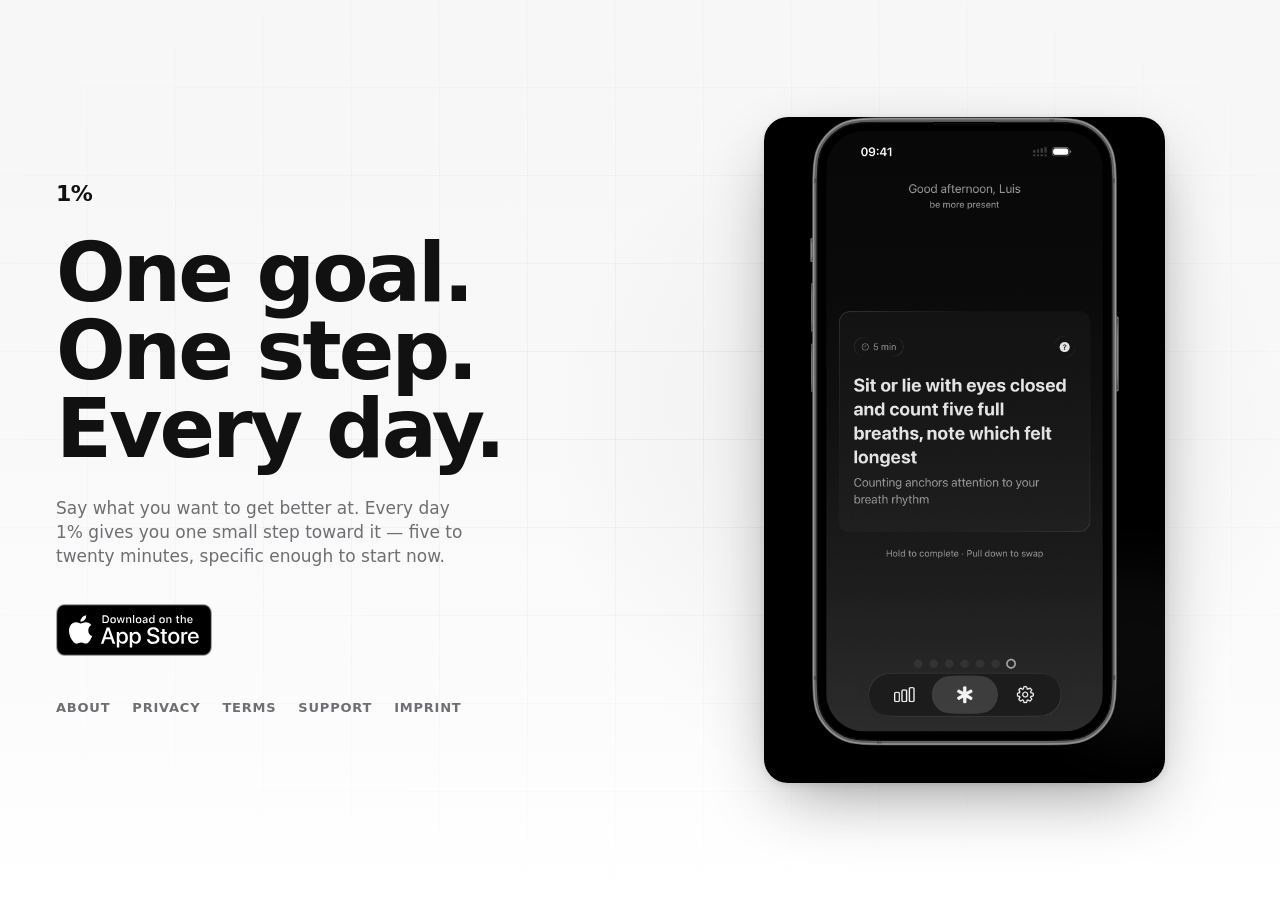
==== index.html @ f24197a6 "Widen the landing, add the grid and particle backdrop, drop the footer notes Three things from the r" ====
<!DOCTYPE html>
<html lang="en">
<head>
<meta charset="utf-8">
<meta name="viewport" content="width=device-width, initial-scale=1">
<title>1% — one goal, one small step a day</title>
<meta name="description" content="1% is an iPhone app that gives you one small step toward your goal each day. Five to twenty minutes. No course, no curriculum, no finish line.">
<link rel="canonical" href="https://onepercentapp.xyz/">
<meta name="robots" content="index, follow">

<meta property="og:type" content="website">
<meta property="og:site_name" content="1%">
<meta property="og:locale" content="en">
<meta property="og:url" content="https://onepercentapp.xyz/">
<meta property="og:title" content="1% — one goal, one small step a day">
<meta property="og:description" content="1% is an iPhone app that gives you one small step towards a goal each day. Five to twenty minutes. No course, no curriculum, no finish line.">
<meta property="og:image" content="https://onepercentapp.xyz/og.png">
<meta property="og:image:width" content="1200">
<meta property="og:image:height" content="630">
<meta property="og:image:alt" content="The 1% cover: the words “A goal. One small step a day.” beside a grid of thirty-five dots, thirty-four filled in and the last one an open outline.">

<meta name="twitter:card" content="summary_large_image">
<meta name="twitter:title" content="1% — one goal, one small step a day">
<meta name="twitter:description" content="1% is an iPhone app that gives you one small step toward your goal each day. Five to twenty minutes. No course, no curriculum, no finish line.">
<meta name="twitter:image" content="https://onepercentapp.xyz/og.png">
<meta name="twitter:image:alt" content="The 1% cover: the words “A goal. One small step a day.” beside a grid of thirty-five dots, thirty-four filled in and the last one an open outline.">

<meta name="theme-color" content="#F5F5F4" media="(prefers-color-scheme: light)">
<meta name="theme-color" content="#0C0C0D" media="(prefers-color-scheme: dark)">

<link rel="icon" type="image/x-icon" href="icon.png">

<link rel="stylesheet" href="styles.css">
</head>
<body>

<a class="skip" href="#main">Skip to content</a>

<!--
  No site header on this page, unlike every other one.

  The header exists so a reader deep inside the privacy policy can get back to
  the start. Here it would be a link to the page it is already on, sitting above
  a wordmark that is the first thing in the composition anyway — so the mark
  moves into the hero and the bar goes away. That is most of what makes this
  page read as a landing rather than as the first article on a site.
-->
<main id="main">

  <!--
    The backdrop: a faint grid and a scatter of particles, both fixed behind the
    page and both decorative, so neither is in the accessibility tree.

    Sixteen spans rather than a generated texture, for the same reason the dot
    grid on /about is spans: each one carries its own position, size, delay and
    duration as custom properties, so the scatter is authored rather than
    tiled — a tiled star field repeats, and at this density the eye finds the
    repeat immediately.
  -->
  <div class="backdrop" aria-hidden="true">
    <div class="backdrop-grid"></div>
    <div class="backdrop-glow"></div>
    <span class="particle" style="--x:8%;--y:18%;--s:2px;--o:.5;--d:0s;--t:9s"></span>
    <span class="particle" style="--x:16%;--y:64%;--s:1px;--o:.4;--d:1.4s;--t:11s"></span>
    <span class="particle" style="--x:23%;--y:33%;--s:3px;--o:.32;--d:3.1s;--t:13s"></span>
    <span class="particle" style="--x:31%;--y:82%;--s:2px;--o:.45;--d:2.2s;--t:10s"></span>
    <span class="particle" style="--x:38%;--y:9%;--s:1px;--o:.55;--d:4.6s;--t:12s"></span>
    <span class="particle" style="--x:44%;--y:47%;--s:2px;--o:.3;--d:0.7s;--t:14s"></span>
    <span class="particle" style="--x:52%;--y:73%;--s:1px;--o:.5;--d:5.3s;--t:9.5s"></span>
    <span class="particle" style="--x:58%;--y:22%;--s:3px;--o:.28;--d:2.8s;--t:12.5s"></span>
    <span class="particle" style="--x:64%;--y:56%;--s:1px;--o:.42;--d:6.1s;--t:10.5s"></span>
    <span class="particle" style="--x:71%;--y:88%;--s:2px;--o:.36;--d:1.1s;--t:13.5s"></span>
    <span class="particle" style="--x:77%;--y:14%;--s:2px;--o:.5;--d:3.7s;--t:11.5s"></span>
    <span class="particle" style="--x:83%;--y:41%;--s:1px;--o:.46;--d:0.3s;--t:9.8s"></span>
    <span class="particle" style="--x:88%;--y:69%;--s:3px;--o:.26;--d:4.2s;--t:14.5s"></span>
    <span class="particle" style="--x:93%;--y:28%;--s:1px;--o:.52;--d:5.8s;--t:10.2s"></span>
    <span class="particle" style="--x:96%;--y:79%;--s:2px;--o:.34;--d:2.5s;--t:12.8s"></span>
    <span class="particle" style="--x:5%;--y:92%;--s:1px;--o:.44;--d:6.6s;--t:11.2s"></span>
  </div>

  <section class="landing wrap">

    <div class="landing-copy">
      <p class="landing-mark" aria-hidden="true">1%</p>

      <!-- Three lines, three words each at most, and they are the whole product:
           what you bring, what you get, how often. Everything that used to sit
           under this — how the steps are written, what happens when you miss a
           day, what it costs — is on /about now. A landing page that answers
           questions nobody has asked yet is a landing page nobody finishes. -->
      <h1 class="landing-display">One goal.<br>One step.<br>Every day.</h1>

      <p class="landing-sub">Say what you want to get better at. Every day 1% gives you one small step toward it — five to twenty minutes, specific enough to start now.</p>

      <!-- Apple's official black badge, served from this origin: hotlinking
           Apple's copy is the one external request this site would make, and it
           is not permitted either. The number is the app's Apple ID; no country
           code, because apps.apple.com sends each visitor to their own
           storefront. 156 x 52 CSS px is the standard size for the 119.664 x 40
           pt master, and the dimensions are on the img so the space is reserved
           before the SVG loads and nothing jumps. -->
      <div class="landing-cta">
        <a href="https://apps.apple.com/app/id6795155258" class="badge-link">
          <img src="app-store-badge.svg" width="156" height="52"
               alt="Download 1% on the App Store">
        </a>
      </div>

      <nav class="landing-nav" aria-label="Site">
        <ul>
          <li><a href="/about">About</a></li>
          <li><a href="/privacy">Privacy</a></li>
          <li><a href="/terms">Terms</a></li>
          <li><a href="/support">Support</a></li>
          <li><a href="/imprint">Imprint</a></li>
        </ul>
      </nav>
    </div>

    <!-- One screenshot, not three. The row of three was a glance at the app;
         one at this size is the app itself, which is what a first screen is for.
         Eager and high priority: it is the only image above the fold and the
         page is otherwise text. -->
    <div class="landing-art">
      <img src="screenshot-1.png" width="1320" height="2868" fetchpriority="high"
           alt="The Today screen: “Good afternoon, Luis” above the goal “be more present”, then one card marked 5 min — sit or lie with eyes closed and count five full breaths, note which felt longest — with the line “Counting anchors attention to your breath rhythm” under it. Below the card: hold to complete, pull down to swap, and a row of seven dots for the week.">
    </div>

  </section>

</main>

</body>
</html>
---- styles.css ----
/* ==========================================================================
   1% — marketing site
   One stylesheet. No preprocessor, no framework, no reset library, no webfont.
   Tokens are taken from the app (tailwind.config.js / src/lib/theme-colors.ts).
   ========================================================================== */

/* --------------------------------------------------------------------------
   1. Tokens
   -------------------------------------------------------------------------- */

:root {
  color-scheme: light dark;

  /* Surfaces + ink — light.
     --canvas is the value the app actually ships (theme-colors.ts), not the
     #F5F5F4 in the design doc's table: the gradient below is mixed from it, and
     a base that disagrees with the app by two levels puts a seam under every
     screenshot. */
  --canvas: #f7f7f7;
  --surface: #FFFFFF;
  --surface-2: #EEEEEC;
  --ink: #111111;

  /* Bottom stop of the canvas ramp. See the gradient block below. */
  --canvas-lift: #ffffff;

  /* App token is #8A8A8E. On --canvas that measures about 3.2:1, which fails
     WCAG AA for body text. Darkened to #6E6E73 (4.7:1 on --canvas, 5.07:1 on
     --surface). Same hue family, same role, readable. */
  --ink-secondary: #6E6E73;

  --ink-faint: #C6C6C8;
  --accent: #d1d1d1;
  --accent-fg: #111111;

  --hairline: rgba(17, 17, 17, 0.12);
  --hairline-strong: rgba(17, 17, 17, 0.20);

  /* Landing backdrop. Far under the hairline weight on purpose: this is
     atmosphere, and anything readable as a line competes with the headline. */
  --grid-line: rgba(17, 17, 17, 0.045);
  --glow: rgba(17, 17, 17, 0.055);

  /* Type scale — sizes are the app's, verbatim */
  --display-size: 32px;
  --display-line: 38px;
  --title-size: 22px;
  --title-line: 28px;
  --body-size: 17px;
  --body-line: 24px;
  --label-size: 13px;
  --label-line: 16px;
  --caption-size: 13px;
  --caption-line: 18px;


  /* Radii — the app's scale verbatim: cards and sheets 24, small tiles 16,
     chips 10, buttons and inputs a full pill. The card value used to be 16,
     which is the app's *tile* radius; at card size that reads as a web panel
     rather than as one of the app's cards, and it is the single tell that gave
     the page away next to a screenshot of the real thing. */
  --r-chip: 10px;
  --r-card: 24px;
  --r-pill: 999px;

  /* Rhythm */
  --gap-page: 24px;
  --gap-section: 56px;

  /* The dot grid's timeline, in the app's numbers (step-grid.tsx).

     Two knobs, as it says over there: --dot-stagger is the pace of the fill and
     --dot-cycle the pace of everything after it. The rest is read off those two,
     so the grid here and the grid on the welcome screen keep the same gait. */
  --dot-stagger: 24ms;
  --dot-appear: 240ms;
  --dot-fill: 1080ms; /* 35 dots x stagger + appear */
  --dot-cycle: 4400ms; /* 1800 hold + 400 ripple, twice */

  --font: -apple-system, BlinkMacSystemFont, "SF Pro Text", "Segoe UI",
    system-ui, sans-serif;
}

@media (prefers-color-scheme: dark) {
  :root {
    --canvas: #080808;
    --canvas-lift: #202020;
    --surface: #1a1a1a;
    --surface-2: #2c2c2c;
    --ink: #F4F4F4;
    --ink-secondary: #9A9A9E; /* 6.98:1 on --canvas, 6.21:1 on --surface */
    --ink-faint: #48484A;
    --accent: #d1d1d1;
    --accent-fg: #111111;

    --hairline: rgba(244, 244, 244, 0.14);
    --hairline-strong: rgba(244, 244, 244, 0.24);

    /* Both go up in the dark: a light line on near-black at the same alpha as a
       dark line on near-white is invisible, and the glow is the only thing
       separating the screenshot from the canvas here. */
    --grid-line: rgba(244, 244, 244, 0.055);
    --glow: rgba(244, 244, 244, 0.075);
  }
}

/* --------------------------------------------------------------------------
   2. Reset — short, hand-written
   -------------------------------------------------------------------------- */

*,
*::before,
*::after {
  box-sizing: border-box;
}

html {
  -webkit-text-size-adjust: 100%;
  text-size-adjust: 100%;
}

body,
h1,
h2,
h3,
h4,
p,
ul,
ol,
li,
dl,
dt,
dd,
figure,
blockquote {
  margin: 0;
  padding: 0;
}

ul,
ol {
  list-style: none;
}

svg {
  display: block;
}

img {
  display: block;
  max-width: 100%;
  height: auto;
}

a {
  color: inherit;
}

button {
  font: inherit;
  color: inherit;
}

/* --------------------------------------------------------------------------
   3. Base
   -------------------------------------------------------------------------- */

/* The app's canvas ramp.

   Every screen in the app is painted on it: flat canvas at the top, lifting
   toward the bottom. It is the app's one material, and the page had none of it.

   Two things are copied rather than approximated. The five stops, because the
   app samples five and not two — on a near-black canvas a straight two-stop ramp
   bands, and twenty-odd levels over a screen height gives each band an edge you
   can see. And the t² curve those stops sit on, which is what holds the top of
   the ramp at the flat canvas, where headings sit, and spends the lightening low
   where it reads as depth instead of as a second colour. The percentages below
   are the app's offsets; the colours are canvasGradientAt() evaluated at each
   one, so this is the same ramp arithmetic, resolved.

   Fixed to the viewport rather than painted down the document, and that is the
   faithful translation rather than a shortcut. In the app the ramp is one screen
   tall and every screen carries an identical copy; stretched over a page that
   scrolls for ten thousand pixels it would flatten into nothing. A fixed layer
   gives every screenful the same top-flat, bottom-lit ramp the app has.

   A pseudo-element rather than `background-attachment: fixed`, which iOS Safari
   has ignored for years — the one platform whose users are the app's users. */
body::before {
  content: "";
  position: fixed;
  inset: 0;
  z-index: -1;
  pointer-events: none;
  background: linear-gradient(
    to bottom,
    var(--canvas) 0%,
    color-mix(in srgb, var(--canvas-lift) 6.25%, var(--canvas)) 25%,
    color-mix(in srgb, var(--canvas-lift) 25%, var(--canvas)) 50%,
    color-mix(in srgb, var(--canvas-lift) 56.25%, var(--canvas)) 75%,
    var(--canvas-lift) 100%
  );
}

body {
  background: var(--canvas);
  color: var(--ink);
  font-family: var(--font);
  font-size: var(--body-size);
  line-height: var(--body-line);
  font-weight: 400;
  -webkit-font-smoothing: antialiased;
  -moz-osx-font-smoothing: grayscale;
  min-height: 100dvh;
  display: flex;
  flex-direction: column;
}

:focus-visible {
  outline: 2px solid var(--ink);
  outline-offset: 3px;
  border-radius: 4px;
}

::selection {
  background: var(--accent);
  color: var(--accent-fg);
}

.wrap {
  width: 100%;
  max-width: 44rem;
  margin-inline: auto;
  padding-inline: var(--gap-page);
}

.visually-hidden {
  position: absolute;
  width: 1px;
  height: 1px;
  margin: -1px;
  padding: 0;
  overflow: hidden;
  clip-path: inset(50%);
  white-space: nowrap;
  border: 0;
}

.skip {
  position: absolute;
  top: 8px;
  left: 8px;
  z-index: 10;
  transform: translateY(-200%);
  background: var(--surface);
  color: var(--ink);
  border: 1px solid var(--hairline-strong);
  border-radius: var(--r-chip);
  padding: 10px 14px;
  font-size: var(--label-size);
  line-height: var(--label-line);
  font-weight: 600;
  letter-spacing: 0.8px;
  text-decoration: none;
}

.skip:focus {
  transform: none;
}

/* --------------------------------------------------------------------------
   4. Type roles
   -------------------------------------------------------------------------- */

.display {
  font-size: var(--display-size);
  line-height: var(--display-line);
  font-weight: 700;
  letter-spacing: -0.4px;
}

.title {
  font-size: var(--title-size);
  line-height: var(--title-line);
  font-weight: 700;
  letter-spacing: -0.2px;
  text-wrap: balance;
}

.body {
  font-size: var(--body-size);
  line-height: var(--body-line);
  font-weight: 400;
}

.label {
  font-size: var(--label-size);
  line-height: var(--label-line);
  font-weight: 600;
  letter-spacing: 0.8px;
  text-transform: uppercase;
}

.caption {
  font-size: var(--caption-size);
  line-height: var(--caption-line);
  font-weight: 400;
  color: var(--ink-secondary);
}

.eyebrow {
  font-size: var(--label-size);
  line-height: var(--label-line);
  font-weight: 600;
  letter-spacing: 0.8px;
  text-transform: uppercase;
  color: var(--ink-secondary);
}

.measure {
  max-width: 36rem;
}

/* --------------------------------------------------------------------------
   5. Header / footer
   -------------------------------------------------------------------------- */

.site-header {
  border-bottom: 1px solid var(--hairline);
  background: var(--canvas);
}

.site-header .wrap {
  display: flex;
  align-items: center;
  justify-content: space-between;
  gap: 16px;
  min-height: 64px;
}

.wordmark {
  font-size: var(--title-size);
  line-height: var(--title-line);
  font-weight: 700;
  letter-spacing: -0.4px;
  text-decoration: none;
  color: var(--ink);
  padding: 4px 2px;
}

.header-note {
  font-size: var(--label-size);
  line-height: var(--label-line);
  font-weight: 600;
  letter-spacing: 0.8px;
  text-transform: uppercase;
  color: var(--ink-secondary);
}

main {
  flex: 1 0 auto;
}

.site-footer {
  border-top: 1px solid var(--hairline);
  margin-top: var(--gap-section);
  padding-block: 32px 48px;
}

.footer-nav {
  display: flex;
  flex-wrap: wrap;
  align-items: center;
  gap: 4px 0;
  margin-bottom: 20px;
}

.footer-nav li {
  display: flex;
  align-items: center;
}

.footer-nav li + li::before {
  content: "·";
  color: var(--ink-secondary);
  padding-inline: 10px;
}

.footer-nav a {
  font-size: var(--body-size);
  line-height: var(--body-line);
  color: var(--ink);
  text-decoration: none;
  border-bottom: 1px solid var(--hairline-strong);
  padding-bottom: 1px;
}

.footer-nav a:hover {
  border-bottom-color: var(--ink);
}

.footer-note {
  font-size: var(--caption-size);
  line-height: var(--caption-line);
  color: var(--ink-secondary);
  max-width: 34rem;
}

.footer-note + .footer-note {
  margin-top: 8px;
}

/* --------------------------------------------------------------------------
   6. The dot grid's holder
   -------------------------------------------------------------------------- */

/* What is left of the old hero block. The front page had a headline, an
   eyebrow, a sub-line and a badge stacked under this grid; all of that is the
   landing composition below now, and the grid itself moved to /about. */
.about-grid-holder {
  margin-bottom: 40px;
}

/* --------------------------------------------------------------------------
   6a. Landing backdrop — grid, glow, particles
   -------------------------------------------------------------------------- */

/* Fixed behind the page, like the canvas ramp in section 3 and for the same
   reason: this is one screen's worth of atmosphere, and painting it down a
   document that scrolls would stretch it into nothing.

   Everything in here is decorative and inert. `aria-hidden` on the element,
   `pointer-events: none` on the layer, and no element in it is ever the target
   of anything. */
.backdrop {
  position: fixed;
  inset: 0;
  z-index: -1;
  pointer-events: none;
  overflow: hidden;
}

/* Two sets of hairlines, drawn as gradients rather than as a repeating image,
   so the line stays exactly one device pixel at any zoom.

   The mask is what keeps it from reading as graph paper: full strength in the
   middle of the screen, gone by the edges, so the grid feels like something the
   page is standing on rather than a texture tiled over it. Both mask properties
   are written out — Safari still wants the prefix for radial masks. */
.backdrop-grid {
  position: absolute;
  inset: -1px;
  background-image:
    linear-gradient(to right, var(--grid-line) 1px, transparent 1px),
    linear-gradient(to bottom, var(--grid-line) 1px, transparent 1px);
  background-size: 88px 88px;
  -webkit-mask-image: radial-gradient(
    ellipse 90% 70% at 50% 45%,
    #000 0%,
    rgba(0, 0, 0, 0.55) 45%,
    transparent 78%
  );
  mask-image: radial-gradient(
    ellipse 90% 70% at 50% 45%,
    #000 0%,
    rgba(0, 0, 0, 0.55) 45%,
    transparent 78%
  );
}

/* One soft bloom, sitting under the screenshot on a desktop.

   No colour: this site has no accent, and inventing one for a glow would be
   inventing a brand on the marketing page for an app that does not have it. A
   light bloom on the canvas does the same work — it separates the phone from
   the background and gives the right half of the screen a centre. */
.backdrop-glow {
  position: absolute;
  top: 50%;
  left: 72%;
  width: min(70vw, 780px);
  aspect-ratio: 1;
  transform: translate(-50%, -50%);
  border-radius: 50%;
  background: radial-gradient(circle, var(--glow) 0%, transparent 68%);
}

/* The scatter. Each span carries its own position, size, resting opacity, delay
   and duration, so no two drift together — a field where everything breathes on
   the same beat reads as a loading state.

   Transform and opacity only, which are the two properties a browser can animate
   off the main thread. Sixteen of them at that cost is nothing; sixteen animated
   `top` values would be sixteen layouts a second. */
.particle {
  position: absolute;
  left: var(--x);
  top: var(--y);
  width: var(--s);
  height: var(--s);
  border-radius: 50%;
  background: var(--ink);
  opacity: 0;
  will-change: transform, opacity;
  animation: particle-drift var(--t) var(--d) infinite ease-in-out;
}

@keyframes particle-drift {
  0%,
  100% {
    opacity: calc(var(--o) * 0.35);
    transform: translate3d(0, 0, 0);
  }
  50% {
    opacity: var(--o);
    transform: translate3d(0, -14px, 0);
  }
}

/* --------------------------------------------------------------------------
   6a. Landing
   -------------------------------------------------------------------------- */

/* The front page, and only the front page.

   Two columns that fill the first screen: the claim and the way in on the left,
   the app itself on the right. Everything the page used to say under that —
   how the steps are written, what happens when a day is missed, what it costs —
   moved to /about. A first screen answering questions nobody has asked yet is a
   first screen nobody reaches the bottom of.

   min-height rather than a fixed one: 100svh is the small viewport unit, which
   is the height with the mobile browser's chrome showing. `vh` would be the
   height without it, so the badge would sit under the address bar on the one
   device where the badge matters most. The header subtraction is nothing here
   because this page has no header — it is written out for the day one arrives.
*/
/* Wider than every other page, and it has to be its own number.

   .wrap is 44rem, which is a measure for reading — the privacy policy is the
   page that width was chosen for. A two-column first screen at 44rem is two
   narrow columns with the whole of a 27" display empty around them, which is
   what it looked like. 76rem is wide enough that the columns breathe and still
   short of edge-to-edge, which reads as a page with no layout at all. */
.landing {
  max-width: 76rem;
  display: grid;
  grid-template-columns: minmax(0, 1.05fr) minmax(0, 0.95fr);
  align-items: center;
  gap: clamp(40px, 6vw, 96px);
  min-height: 100svh;
  padding-block: clamp(32px, 6vh, 72px);
}

.landing-mark {
  font-size: var(--title-size);
  font-weight: 700;
  letter-spacing: -0.5px;
  margin: 0 0 28px;
}

/* Bigger than the old hero headline, and it has to be: this is now the only thing on the
   screen carrying the product, where before it shared the page with three
   sections and a FAQ. Set in the same system stack as everything else — a
   webfont for one headline is a network request the whole page waits on. */
.landing-display {
  font-size: clamp(44px, 6.4vw, 96px);
  line-height: 0.95;
  font-weight: 700;
  letter-spacing: -0.035em;
  margin: 0;
}

.landing-sub {
  font-size: var(--body-size);
  line-height: var(--body-line);
  color: var(--ink-secondary);
  max-width: 38ch;
  margin: 28px 0 0;
}

.landing-cta {
  margin-top: 36px;
}

/* The site's navigation, such as it is: five words under the badge. There is no
   header bar on this page, so this is the only way to the other pages — which
   is why it is a nav element and not a row of footer links. */
.landing-nav ul {
  list-style: none;
  display: flex;
  flex-wrap: wrap;
  gap: 8px 22px;
  margin: 32px 0 0;
  padding: 0;
}

.landing-nav a {
  font-size: var(--label-size);
  line-height: var(--label-line);
  font-weight: 600;
  letter-spacing: 0.06em;
  text-transform: uppercase;
  color: var(--ink-secondary);
  text-decoration: none;
}

.landing-nav a:hover,
.landing-nav a:focus-visible {
  color: var(--ink);
}

/* Capped by height rather than by width. The screenshot is roughly 1:2.2, so a
   width cap sets the height by accident and overflows a laptop in landscape —
   which is the shape most people see this page in. */
.landing-art {
  display: flex;
  justify-content: center;
}

/* Cropped to the phone, in CSS rather than in a second file.

   screenshot-1.png is the App Store asset, so it carries its own marketing
   caption — "One small step. Every day." — baked into the top 677 of its 2868
   pixels. Beside a headline reading "One goal. One step. Every day." that is the
   same sentence twice, and it reads as a mistake rather than as an echo. The
   same file is still used whole on /about, where the caption belongs.

   The ratio is the image minus that band, and `object-position: bottom` is what
   drops it: with `cover`, a box shorter than the source slides over it, and
   pinning the bottom puts the cut exactly at the top. */
.landing-art img {
  display: block;
  width: auto;
  height: auto;
  max-width: 100%;
  max-height: min(74svh, 760px);
  aspect-ratio: 1320 / 2191;
  object-fit: cover;
  object-position: 50% 100%;
  border-radius: var(--r-card);
  /* A cast shadow rather than a border. The screenshot carries its own dark
     background, so a line around it would only outline a rectangle that is
     already there — but a shadow puts it in front of the backdrop instead of
     printed on it, which is the whole job of the glow behind it. */
  box-shadow:
    0 2px 8px rgba(0, 0, 0, 0.10),
    0 24px 70px -20px rgba(0, 0, 0, 0.45);
}

/* One column below the fold's worth of width. The screenshot goes under the
   copy rather than above it: the headline and the badge are what the page is
   for, and on a phone the image would otherwise push both off the screen. */
@media (max-width: 820px) {
  /* minmax(0, 1fr) rather than the `1fr` shorthand, matching the two-column
     rule above. `1fr` is minmax(auto, 1fr), whose floor is the track's
     min-content width — and this track holds an image with an intrinsic width of
     1320px. It does not overflow today, because max-width caps the image before
     the floor is reached, but the guard costs nothing and the alternative is
     finding out on a phone. */
  .landing {
    grid-template-columns: minmax(0, 1fr);
    gap: 40px;
    min-height: 0;
    padding-block: 40px 48px;
  }

  .landing-sub {
    max-width: 46ch;
  }

  .landing-art img {
    max-height: 62svh;
  }

  /* One column, so the bloom belongs under the middle of it rather than under a
     right-hand column that no longer exists. */
  .backdrop-glow {
    left: 50%;
    top: 62%;
    width: 120vw;
  }

  .backdrop-grid {
    background-size: 64px 64px;
  }
}

/* --------------------------------------------------------------------------
   6b. Screenshots
   -------------------------------------------------------------------------- */

/* Three App Store shots, side by side at every width.

   Fixed at three columns rather than reflowing: these are tall images, roughly
   1:2.2, so a single column on a phone would be about 2000px of screenshot
   under the FAQ — the page would end in a gallery rather than in the answers.
   Three abreast stays a glance at the app, which is what it is for. Two columns is not an option either: three items in a
   two-column grid always leaves one orphan on its own row.

   The images already carry their own dark background, so they get no border,
   no shadow and no radius — anything drawn around them would only outline a
   rectangle that is already there. */
.shots {
  list-style: none;
  margin: 56px 0 0;
  padding: 0;
  display: grid;
  grid-template-columns: repeat(3, 1fr);
  gap: 12px;
  align-items: start;
}

/* The app's card radius, on the shots themselves.

   The note above says these get nothing drawn around them, and that still holds
   for borders and shadows: the images carry their own near-black background, and
   a line around one would only outline a black rectangle. A radius is the
   exception, because it does not draw anything — it takes the corners off the
   rectangle that is already there, and three rounded tiles on the canvas is the
   app's own card shape rather than a frame added on top of it. */
.shots img {
  display: block;
  width: 100%;
  height: auto;
  border-radius: var(--r-card);
}

/* --------------------------------------------------------------------------
   7. The dot grid — 7 x 5, 35 days
   -------------------------------------------------------------------------- */

.dots {
  display: grid;
  grid-template-columns: repeat(7, 18px);
  gap: 9px;
  width: max-content;
}

/* Two animations, one after the other: the grid lands, then it loops.

   The fill is ordered by `--i`, which is a rank rather than the index — the dots
   open outward from the top-left corner rather than filling row by row. Read
   left to right it was a progress bar in five passes, and a progress bar is the
   one thing this page argues against.

   The loop is the welcome screen's: the grid becomes a 1, holds, becomes a grid
   again. `--d` is each dot's distance from the today dot in the bottom-right
   corner, in milliseconds, so the change travels out of that corner instead of
   switching everywhere at once. The dot that has been breathing on its own is
   the one that sets the rest going, which is the whole reason the grid is worth
   animating twice: the fill says a day at a time, the loop says what the days
   come to.

   `both` on the fill so a dot that has landed holds its end state until the loop
   picks it up — without it every dot flashes back to nothing in the gap between
   the two. */
.dot {
  width: 18px;
  height: 18px;
  border-radius: var(--r-pill);
  background: var(--ink);
  animation:
    dot-in var(--dot-appear) cubic-bezier(0.2, 0.7, 0.3, 1) both,
    dot-cycle var(--dot-cycle) ease-in-out infinite;
  animation-delay:
    calc(var(--i, 0) * var(--dot-stagger)),
    calc(var(--dot-fill) + var(--d, 0ms));
}

/* The eight dots that make up the 1. They never fade; they breathe instead,
   while the numeral is up.

   Same animation list, one name swapped, so both halves keep the delays above
   and the numeral cannot drift out of step with the dots dropping away around
   it. */
.dot--glyph {
  animation-name: dot-in, dot-glyph-breathe;
}

/* Today: not done yet. Outline, holding at 0.4, breathing slowly. */
.dot--open {
  background: none;
  box-shadow: inset 0 0 0 2px var(--ink);
  opacity: 0.4;
  animation:
    dot-open-in 320ms cubic-bezier(0.2, 0.7, 0.3, 1) backwards,
    breathe 4.4s ease-in-out infinite;
  animation-delay: calc(var(--i, 0) * 50ms), calc(var(--i, 0) * 50ms + 320ms);
}

@keyframes dot-in {
  from {
    opacity: 0;
    transform: scale(0.55);
  }
  to {
    opacity: 1;
    transform: scale(1);
  }
}

@keyframes dot-open-in {
  from {
    opacity: 0;
    transform: scale(0.55);
  }
  to {
    opacity: 0.4;
    transform: scale(1);
  }
}

/* The loop, for the dots that are not part of the 1.

   0.14 rather than 0 is the app's BACKGROUND_OPACITY: the days do not leave when
   the numeral arrives, they step behind it. A grid that emptied would be a
   different sentence — these are the same dots read two ways, not a picture
   replaced by another one.

   The percentages are the app's phases against a 4400ms cycle: hold as a grid
   for 1800, ripple across for 400, hold as the 1 for 1800, ripple back. */
@keyframes dot-cycle {
  0%,
  41% {
    opacity: 1;
  }
  50%,
  91% {
    opacity: 0.14;
  }
  100% {
    opacity: 1;
  }
}

/* The numeral's breath, on the same clock.

   1.18 is the app's peak against its glyph share — eight dots swelling together
   is a far bigger movement than one doing it, so the numeral takes a little over
   half the breath the today dot takes. At full amplitude it wobbles. */
@keyframes dot-glyph-breathe {
  0%,
  41% {
    transform: scale(1);
  }
  50% {
    transform: scale(1);
  }
  70% {
    transform: scale(1.18);
  }
  91%,
  100% {
    transform: scale(1);
  }
}

@keyframes breathe {
  0%,
  100% {
    opacity: 0.4;
  }
  50% {
    opacity: 0.85;
  }
}

/* --------------------------------------------------------------------------
   8. Sections
   -------------------------------------------------------------------------- */

.section {
  padding-block: var(--gap-section);
  border-top: 1px solid var(--hairline);
}

.section:first-of-type {
  border-top: 0;
}

.section > * + * {
  margin-top: 16px;
}

.section .eyebrow + .title {
  margin-top: 12px;
}

.section p {
  color: var(--ink);
  max-width: 36rem;
}

.section p.caption {
  color: var(--ink-secondary);
}

.stack {
  display: grid;
  gap: 20px;
}

/* --------------------------------------------------------------------------
   9. Cards, chips, pills
   -------------------------------------------------------------------------- */

/* No border, and that is the app's rule rather than a preference: separation
   comes from the step in surface tone (canvas → surface), never from a line
   drawn around the fill. The border was doing the same job twice, and the
   second copy is what made a card look like a box instead of a surface. */
.card {
  background: var(--surface);
  border-radius: var(--r-card);
  padding: 24px;
}

.card > * + * {
  margin-top: 12px;
}

.chip {
  display: inline-block;
  background: var(--surface-2);
  color: var(--ink);
  border-radius: var(--r-chip);
  padding: 6px 10px;
  font-size: var(--label-size);
  line-height: var(--label-line);
  font-weight: 600;
  letter-spacing: 0.8px;
  text-transform: uppercase;
}

/* The App Store badge.
   inline-block so the anchor takes the image's box rather than a text line's,
   which is what keeps the focus ring around the badge instead of cutting
   through it. No hover colour and no filter: Apple's guidelines do not allow
   the badge to be recoloured, so the only thing that may move is the badge
   itself. */
.badge-link {
  display: inline-block;
  line-height: 0;
}

.badge-link:hover {
  opacity: 0.85;
}

/* Kept for the other pills on the page. It was also the App Store slot before
   the real badge existed, sized to the same 156 x 52 so the swap cost no
   layout shift. */
.pill {
  display: inline-flex;
  align-items: center;
  justify-content: center;
  min-width: 156px;
  min-height: 52px;
  padding: 0 22px;
  border-radius: var(--r-pill);
  background: var(--accent);
  color: var(--accent-fg);
  font-size: var(--label-size);
  line-height: var(--label-line);
  font-weight: 600;
  letter-spacing: 0.8px;
  text-transform: uppercase;
  text-align: center;
  text-decoration: none;
}

a.pill:hover {
  background: var(--ink);
  color: var(--canvas);
}

.cta-note {
  margin-top: 14px;
  font-size: var(--caption-size);
  line-height: var(--caption-line);
  color: var(--ink-secondary);
}

/* --------------------------------------------------------------------------
   10. FAQ — <details>, no JavaScript
   -------------------------------------------------------------------------- */

/* Rows inside one rounded surface, which is how every list in the app is built:
   a card on the canvas, hairlines only between the rows and never around the
   outside. It was a stack of full-bleed rules on the page background before —
   correct for a document, and the one block on this page that had an obvious
   counterpart in the app and did not look like it.

   Nothing here is louder than what it replaced. A fill and a radius came in,
   two outer rules went out. */
.faq {
  background: var(--surface);
  border-radius: var(--r-card);
  margin-top: 24px;
  padding-inline: 20px;
  overflow: hidden;
}

.faq details + details {
  border-top: 1px solid var(--hairline);
}

.faq summary {
  display: flex;
  align-items: baseline;
  justify-content: space-between;
  gap: 20px;
  padding-block: 18px;
  font-size: var(--body-size);
  line-height: var(--body-line);
  font-weight: 600;
  cursor: pointer;
  list-style: none;
}

.faq summary::-webkit-details-marker {
  display: none;
}

.faq summary::after {
  content: "+";
  color: var(--ink-secondary);
  font-weight: 400;
  flex: none;
}

.faq details[open] summary::after {
  content: "\2212"; /* minus sign */
}

.faq summary:focus-visible {
  outline-offset: -2px;
}

.faq details > p {
  padding-bottom: 20px;
  color: var(--ink-secondary);
  max-width: 36rem;
}

.faq details > p + p {
  padding-bottom: 20px;
  margin-top: -8px;
}

/* --------------------------------------------------------------------------
   11. Legal / prose pages
   -------------------------------------------------------------------------- */

.page-head {
  padding-block: 56px 8px;
}

.page-head .eyebrow {
  margin-bottom: 14px;
}

.page-head .updated {
  margin-top: 16px;
  font-size: var(--caption-size);
  line-height: var(--caption-line);
  color: var(--ink-secondary);
}

.prose {
  padding-block: 40px 0;
}

.prose section + section {
  margin-top: 44px;
}

.prose h2 {
  font-size: var(--title-size);
  line-height: var(--title-line);
  font-weight: 700;
  letter-spacing: -0.2px;
  margin-bottom: 14px;
}

.prose h3 {
  font-size: var(--body-size);
  line-height: var(--body-line);
  font-weight: 600;
  margin-top: 22px;
  margin-bottom: 8px;
}

.prose p,
.prose li {
  max-width: 38rem;
}

.prose p + p {
  margin-top: 14px;
}

.prose ul {
  margin-top: 14px;
  display: grid;
  gap: 10px;
}

.prose ul li {
  position: relative;
  padding-left: 20px;
}

.prose ul li::before {
  content: "";
  position: absolute;
  left: 0;
  top: 9px;
  width: 6px;
  height: 6px;
  border-radius: var(--r-pill);
  background: var(--ink-secondary);
}

.prose a {
  color: var(--ink);
  text-decoration: underline;
  text-decoration-color: var(--hairline-strong);
  text-underline-offset: 3px;
}

.prose a:hover {
  text-decoration-color: var(--ink);
}

.prose .card {
  margin-top: 20px;
}

.prose dl {
  margin-top: 16px;
  display: grid;
  gap: 12px;
}

.prose dt {
  font-size: var(--label-size);
  line-height: var(--label-line);
  font-weight: 600;
  letter-spacing: 0.8px;
  text-transform: uppercase;
  color: var(--ink-secondary);
}

.prose dd {
  margin: 4px 0 0;
}

.prose .lede {
  color: var(--ink-secondary);
  max-width: 36rem;
}

address {
  font-style: normal;
}

code {
  font-family: ui-monospace, SFMono-Regular, "SF Mono", Menlo, Consolas,
    monospace;
  font-size: 0.9em;
  background: var(--surface-2);
  color: var(--ink);
  border-radius: 6px;
  padding: 2px 6px;
}

.card code {
  background: var(--surface-2);
}

/* --------------------------------------------------------------------------
   12. Reduced motion — final state, immediately, nothing moves
   -------------------------------------------------------------------------- */

@media (prefers-reduced-motion: reduce) {
  .dot,
  .dot--open,
  .particle {
    animation: none;
  }

  /* Still there, still scattered, just not breathing. Hiding them would take
     the depth out of the page for the people who asked for less motion, which
     is not what they asked for. */
  .particle {
    opacity: var(--o);
  }

  .dot {
    opacity: 1;
    transform: none;
  }

  .dot--open {
    opacity: 0.4;
    transform: none;
  }

  *,
  *::before,
  *::after {
    animation-duration: 0.001ms !important;
    animation-iteration-count: 1 !important;
    transition-duration: 0.001ms !important;
    scroll-behavior: auto !important;
  }
}

/* --------------------------------------------------------------------------
   13. Small screens — 375px is the target
   -------------------------------------------------------------------------- */

@media (max-width: 420px) {
  :root {
    --gap-page: 20px;
    --gap-section: 44px;
  }

  .page-head {
    padding-block: 40px 8px;
  }

  .card {
    padding: 20px;
  }
}

@media print {
  .site-header,
  .site-footer,
  .skip,
  .about-grid-holder {
    display: none;
  }

  body {
    background: #fff;
    color: #000;
  }
}
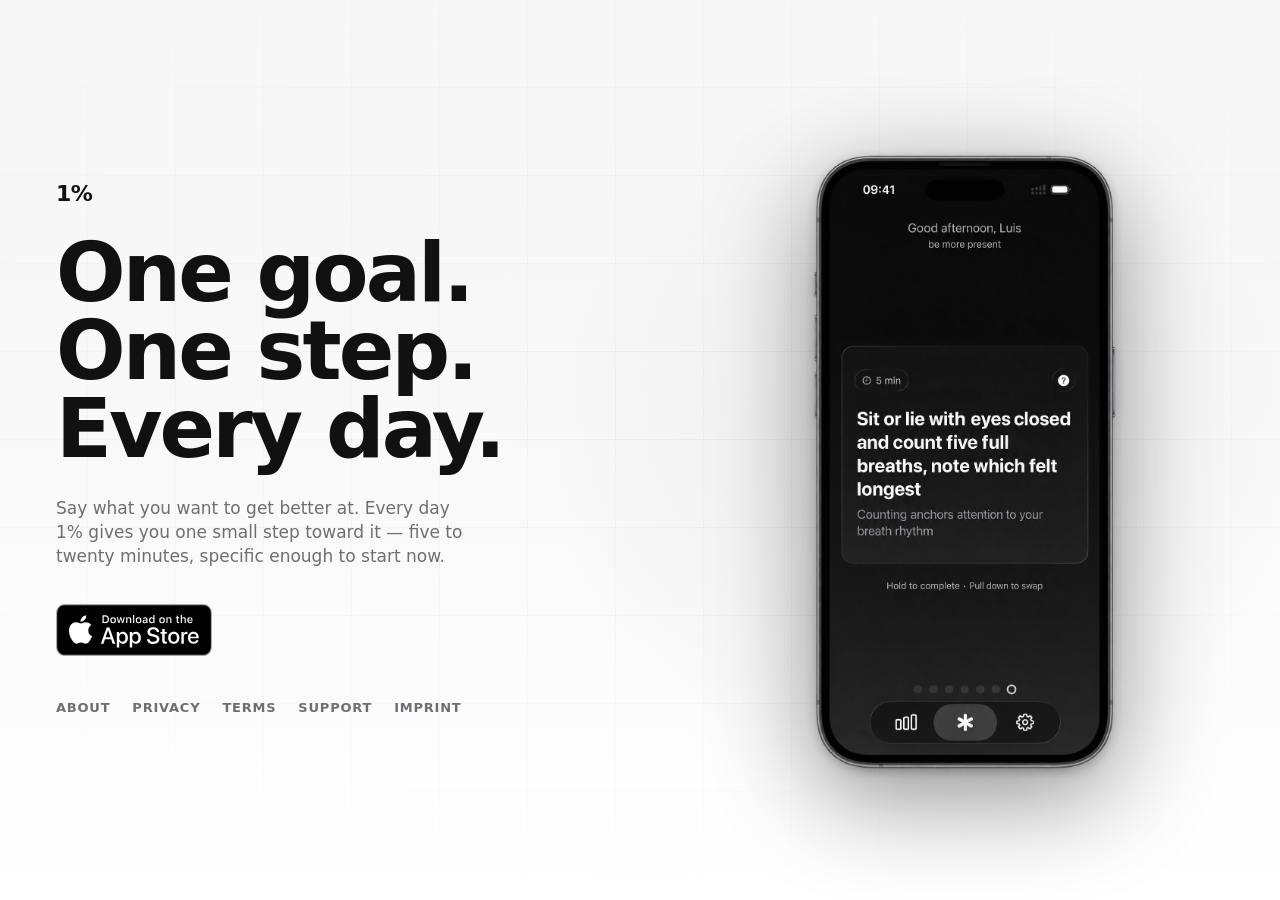
==== commit 050741fb: "Use the transparent device render on the landing page hero-device.png replaces screenshot-1.png in t" ====
--- a/index.html
+++ b/index.html
@@ -117,14 +117,20 @@
       </nav>
     </div>
 
-    <!-- One screenshot, not three. The row of three was a glance at the app;
-         one at this size is the app itself, which is what a first screen is for.
+    <!-- The device render rather than the App Store screenshot.
+
+         The store asset is a composed marketing image: it carries its own black
+         card behind the phone and its own caption baked into the top of it. Both
+         were things this page then had to work around — the caption was cropped
+         off in CSS and the card sat on the canvas as a visible rectangle. This
+         one is the phone on transparency, so the backdrop runs behind it and the
+         shadow is cast by the phone rather than by a box.
+
          Eager and high priority: it is the only image above the fold and the
          page is otherwise text. -->
     <div class="landing-art">
-      <img src="screenshot-1.png" width="1320" height="2868" fetchpriority="high"
-           alt="The Today screen: “Good afternoon, Luis” above the goal “be more present”, then one card marked 5 min — sit or lie with eyes closed and count five full breaths, note which felt longest — with the line “Counting anchors attention to your breath rhythm” under it. Below the card: hold to complete, pull down to swap, and a row of seven dots for the week.">
-    </div>
+      <img src="hero-device.png" width="851" height="1849" fetchpriority="high"
+           alt="An iPhone showing the Today screen: “Good afternoon, Luis” above the goal “be more present”, then one card marked 5 min — sit or lie with eyes closed and count five full breaths, note which felt longest — with the line “Counting anchors attention to your breath rhythm” under it. Below the card: hold to complete, pull down to swap, and a row of seven dots for the week."></div>
 
   </section>
 
--- a/styles.css
+++ b/styles.css
@@ -619,34 +619,24 @@
   justify-content: center;
 }
 
-/* Cropped to the phone, in CSS rather than in a second file.
-
-   screenshot-1.png is the App Store asset, so it carries its own marketing
-   caption — "One small step. Every day." — baked into the top 677 of its 2868
-   pixels. Beside a headline reading "One goal. One step. Every day." that is the
-   same sentence twice, and it reads as a mistake rather than as an echo. The
-   same file is still used whole on /about, where the caption belongs.
-
-   The ratio is the image minus that band, and `object-position: bottom` is what
-   drops it: with `cover`, a box shorter than the source slides over it, and
-   pinning the bottom puts the cut exactly at the top. */
+/* The device render is a phone on transparency, so it needs none of what the
+   App Store screenshot needed: no crop, because there is no caption baked into
+   it; no radius, because a radius would cut the corners off the frame itself;
+   and no box-shadow, because a box-shadow is cast by the element's box and would
+   hang a rectangle behind a picture that is not one.
+
+   drop-shadow() follows the alpha channel instead, so the shadow is the phone's.
+   Two of them, the same pair a box-shadow would have used: a tight one for
+   contact and a wide soft one for the lift off the backdrop. */
 .landing-art img {
   display: block;
   width: auto;
   height: auto;
   max-width: 100%;
-  max-height: min(74svh, 760px);
-  aspect-ratio: 1320 / 2191;
-  object-fit: cover;
-  object-position: 50% 100%;
-  border-radius: var(--r-card);
-  /* A cast shadow rather than a border. The screenshot carries its own dark
-     background, so a line around it would only outline a rectangle that is
-     already there — but a shadow puts it in front of the backdrop instead of
-     printed on it, which is the whole job of the glow behind it. */
-  box-shadow:
-    0 2px 8px rgba(0, 0, 0, 0.10),
-    0 24px 70px -20px rgba(0, 0, 0, 0.45);
+  max-height: min(78svh, 800px);
+  filter:
+    drop-shadow(0 2px 6px rgba(0, 0, 0, 0.22))
+    drop-shadow(0 28px 50px rgba(0, 0, 0, 0.42));
 }
 
 /* One column below the fold's worth of width. The screenshot goes under the
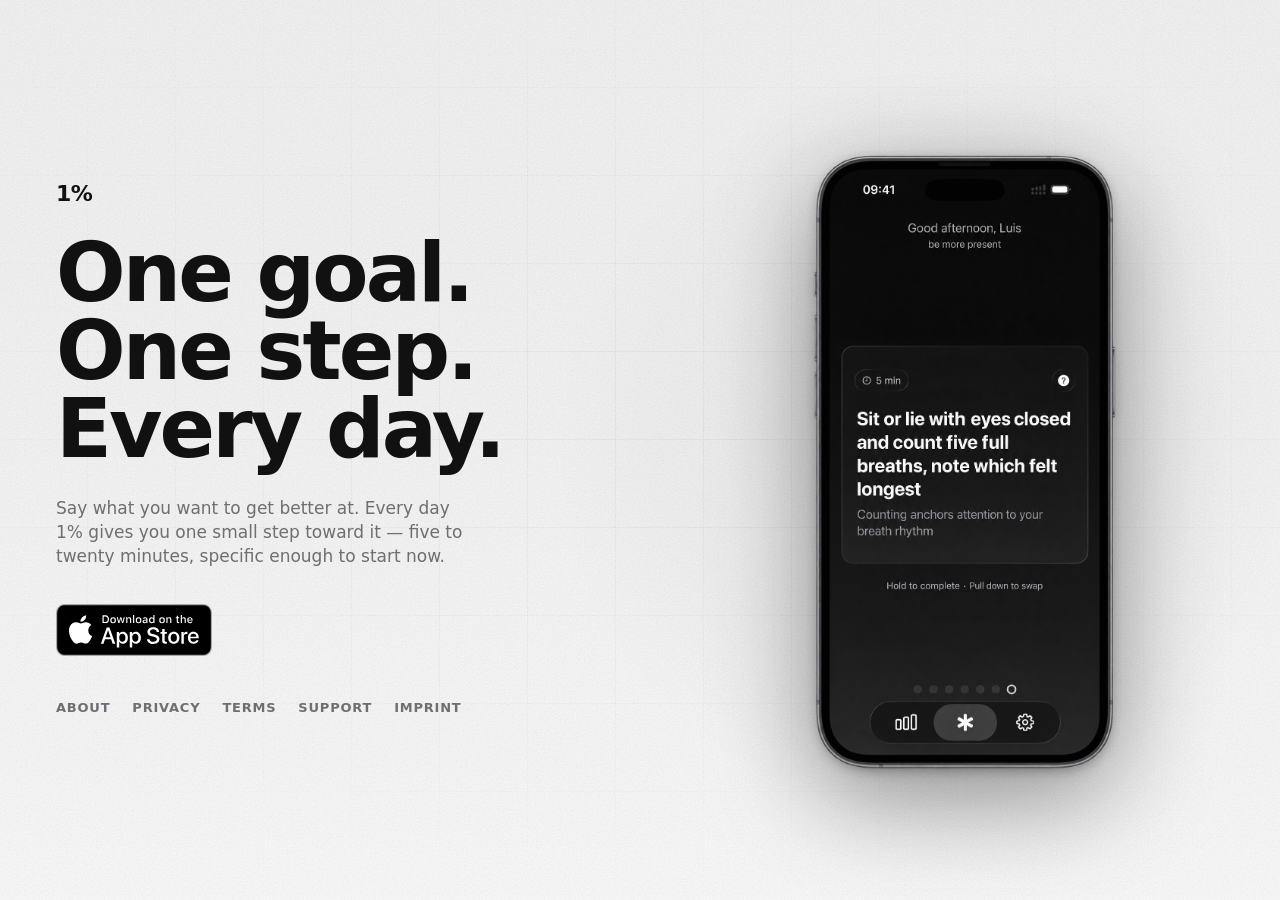
==== commit b4139b00: "Update" ====
--- a/index.html
+++ b/index.html
@@ -17,13 +17,13 @@
 <meta property="og:image" content="https://onepercentapp.xyz/og.png">
 <meta property="og:image:width" content="1200">
 <meta property="og:image:height" content="630">
-<meta property="og:image:alt" content="The 1% cover: the words “A goal. One small step a day.” beside a grid of thirty-five dots, thirty-four filled in and the last one an open outline.">
+<meta property="og:image:alt" content="The 1% cover: the words “One goal. One step. Every day.” beside an iPhone showing the app’s Today screen with one step on it.">
 
 <meta name="twitter:card" content="summary_large_image">
 <meta name="twitter:title" content="1% — one goal, one small step a day">
 <meta name="twitter:description" content="1% is an iPhone app that gives you one small step toward your goal each day. Five to twenty minutes. No course, no curriculum, no finish line.">
 <meta name="twitter:image" content="https://onepercentapp.xyz/og.png">
-<meta name="twitter:image:alt" content="The 1% cover: the words “A goal. One small step a day.” beside a grid of thirty-five dots, thirty-four filled in and the last one an open outline.">
+<meta name="twitter:image:alt" content="The 1% cover: the words “One goal. One step. Every day.” beside an iPhone showing the app’s Today screen with one step on it.">
 
 <meta name="theme-color" content="#F5F5F4" media="(prefers-color-scheme: light)">
 <meta name="theme-color" content="#0C0C0D" media="(prefers-color-scheme: dark)">
--- a/styles.css
+++ b/styles.css
@@ -40,6 +40,10 @@
      atmosphere, and anything readable as a line competes with the headline. */
   --grid-line: rgba(17, 17, 17, 0.045);
   --glow: rgba(17, 17, 17, 0.055);
+
+  /* Paper strength. Overlay is mean-preserving, so this is a contrast knob
+     rather than a brightness one — it cannot lift the canvas at any value. */
+  --paper: 0.09;
 
   /* Type scale — sizes are the app's, verbatim */
   --display-size: 32px;
@@ -101,6 +105,8 @@
        separating the screenshot from the canvas here. */
     --grid-line: rgba(244, 244, 244, 0.055);
     --glow: rgba(244, 244, 244, 0.075);
+    --paper: 0.8;
+    --paper-blend: overlay;
   }
 }
 
@@ -201,6 +207,50 @@
     color-mix(in srgb, var(--canvas-lift) 56.25%, var(--canvas)) 75%,
     var(--canvas-lift) 100%
   );
+}
+
+/* Paper: a fibre texture over the canvas ramp.
+
+   Generated rather than downloaded — an inline SVG filter in a data URI — so the
+   page keeps its one promise about the network and a texture costs no request.
+
+   `mix-blend-mode: overlay` is the whole reason this does not wash the dark
+   canvas out, and it is worth writing down. Overlay leaves mid-grey untouched:
+   whatever the ground is, a blend value of exactly 0.5 returns the ground. So a
+   noise field centred on mid-grey adds local variation in both directions and
+   leaves the average brightness where it was. Painting the same noise with
+   ordinary alpha cannot do that — grey over near-black can only lighten, and the
+   black level rises with every bit of texture you add.
+
+   Which is why the filter ends by forcing alpha to 1 and squeezing the noise
+   into a band around 0.5. feTurbulence writes noise into the alpha channel too,
+   and a part-transparent layer is exactly the thing that would put the mean back
+   on the move.
+
+   `fractalNoise` rather than the default `turbulence`, which produces the
+   veined, marbled pattern people read as a filter someone applied. Three octaves
+   at a low frequency gives the soft, uneven grain of a sheet of paper; more
+   octaves and a higher frequency give film grain, which is a different thing.
+
+   `color-interpolation-filters='sRGB'` is not optional here, and it is the line
+   that took the longest to find. SVG filters run in linearRGB by default, so a
+   value of 0.5 written in the transfer function comes back out as about 0.74 in
+   sRGB — well above overlay's neutral point, and the canvas lifted by seven
+   levels with the blend mode doing exactly what it promises. The noise has to be
+   centred on mid-grey in the same space the browser blends in.
+
+   Small tile on purpose: a texture drawn once at viewport size is resampled on
+   every resize and at every device pixel ratio, and resampled grain is blur. */
+body::after {
+  content: "";
+  position: fixed;
+  inset: 0;
+  z-index: -1;
+  pointer-events: none;
+  mix-blend-mode: var(--paper-blend);
+  opacity: var(--paper);
+  background-image: url("data:image/svg+xml,%3Csvg xmlns='http://www.w3.org/2000/svg' width='220' height='220'%3E%3Cfilter id='p' color-interpolation-filters='sRGB'%3E%3CfeTurbulence type='fractalNoise' baseFrequency='0.65' numOctaves='3' stitchTiles='stitch'/%3E%3CfeColorMatrix type='saturate' values='0'/%3E%3CfeComponentTransfer%3E%3CfeFuncR type='linear' slope='0.95' intercept='0.025'/%3E%3CfeFuncG type='linear' slope='0.95' intercept='0.025'/%3E%3CfeFuncB type='linear' slope='0.95' intercept='0.025'/%3E%3CfeFuncA type='linear' slope='0' intercept='1'/%3E%3C/feComponentTransfer%3E%3C/filter%3E%3Crect width='100%25' height='100%25' filter='url(%23p)'/%3E%3C/svg%3E");
+  background-size: 220px 220px;
 }
 
 body {
@@ -642,34 +692,98 @@
 /* One column below the fold's worth of width. The screenshot goes under the
    copy rather than above it: the headline and the badge are what the page is
    for, and on a phone the image would otherwise push both off the screen. */
+/* One column, and centred rather than left-aligned.
+
+   The first version was the desktop composition in a narrow window: a left rail
+   of text with the whole right half of every line empty, a nav that wrapped and
+   left IMPRINT alone on its own row, and the phone starting below the fold. On a
+   phone the axis of the page is the middle of it, so the copy sits on that axis
+   and the device hangs off the bottom edge — visible enough to say there is more,
+   cut enough that nobody mistakes it for the end. */
 @media (max-width: 820px) {
   /* minmax(0, 1fr) rather than the `1fr` shorthand, matching the two-column
      rule above. `1fr` is minmax(auto, 1fr), whose floor is the track's
      min-content width — and this track holds an image with an intrinsic width of
-     1320px. It does not overflow today, because max-width caps the image before
+     851px. It does not overflow today, because max-width caps the image before
      the floor is reached, but the guard costs nothing and the alternative is
      finding out on a phone. */
   .landing {
     grid-template-columns: minmax(0, 1fr);
-    gap: 40px;
-    min-height: 0;
-    padding-block: 40px 48px;
-  }
-
+    align-content: center;
+    gap: 32px;
+    min-height: 100svh;
+    /* No bottom padding: the device is meant to meet the edge of the screen. */
+    padding-block: 40px 0;
+    text-align: center;
+  }
+
+  /* A flex column rather than the block it is on a desktop, so the badge and the
+     mark centre on the same axis as the text. text-align alone would leave both
+     of them sitting at the left, since neither is an inline box. */
+  .landing-copy {
+    display: flex;
+    flex-direction: column;
+    align-items: center;
+  }
+
+  /* Bigger than the desktop clamp would give at this width. 6.4vw of a phone is
+     25px, so the headline fell back to its 44px floor and read as body copy that
+     had been bolded — the one element on the screen that has to carry. */
+  .landing-display {
+    font-size: clamp(40px, 12vw, 60px);
+  }
+
+  /* A centred paragraph is read by its ragged edges, and this one is four lines
+     of them at any width a phone has. `balance` is the fix rather than a
+     narrower cap: it evens the line lengths instead of trading one bad rag for a
+     taller one. Browsers without it fall back to the ordinary greedy wrap, which
+     is what this looked like before. */
   .landing-sub {
-    max-width: 46ch;
+    max-width: 32ch;
+    margin-top: 20px;
+    text-wrap: balance;
+  }
+
+  .landing-cta {
+    margin-top: 28px;
+  }
+
+  /* The five links are 353px at the desktop size and a 390pt phone has 342px, so
+     they wrapped and left IMPRINT alone at the end of a left-aligned row. A size
+     down and a tighter gap fit them on one line there.
+
+     At 360pt they still wrap, and that is where it is left: the row is centred
+     now, so the wrap reads as two centred rows rather than as an orphan, and
+     buying the last 20pt would mean 11px links — under the size a link should
+     be, for a cosmetic gain on the narrowest screen in the range. */
+  .landing-nav ul {
+    justify-content: center;
+    gap: 10px 14px;
+    margin-top: 28px;
+  }
+
+  .landing-nav a {
+    font-size: 12px;
+    letter-spacing: 0.05em;
+  }
+
+  /* Pulled into the page's bottom padding so the device meets the edge of the
+     screen rather than stopping a gutter short of it. */
+  .landing-art {
+    margin-bottom: calc(var(--gap-page) * -1);
   }
 
   .landing-art img {
-    max-height: 62svh;
+    max-height: none;
+    width: min(78%, 320px);
   }
 
   /* One column, so the bloom belongs under the middle of it rather than under a
      right-hand column that no longer exists. */
   .backdrop-glow {
     left: 50%;
-    top: 62%;
-    width: 120vw;
+    top: 58%;
+    width: 130vw;
   }
 
   .backdrop-grid {
@@ -1235,6 +1349,12 @@
     display: none;
   }
 
+  /* Paper already has its own texture, and a printer would render this one as a
+     grey wash over every page of the privacy policy. */
+  body::after {
+    display: none;
+  }
+
   body {
     background: #fff;
     color: #000;
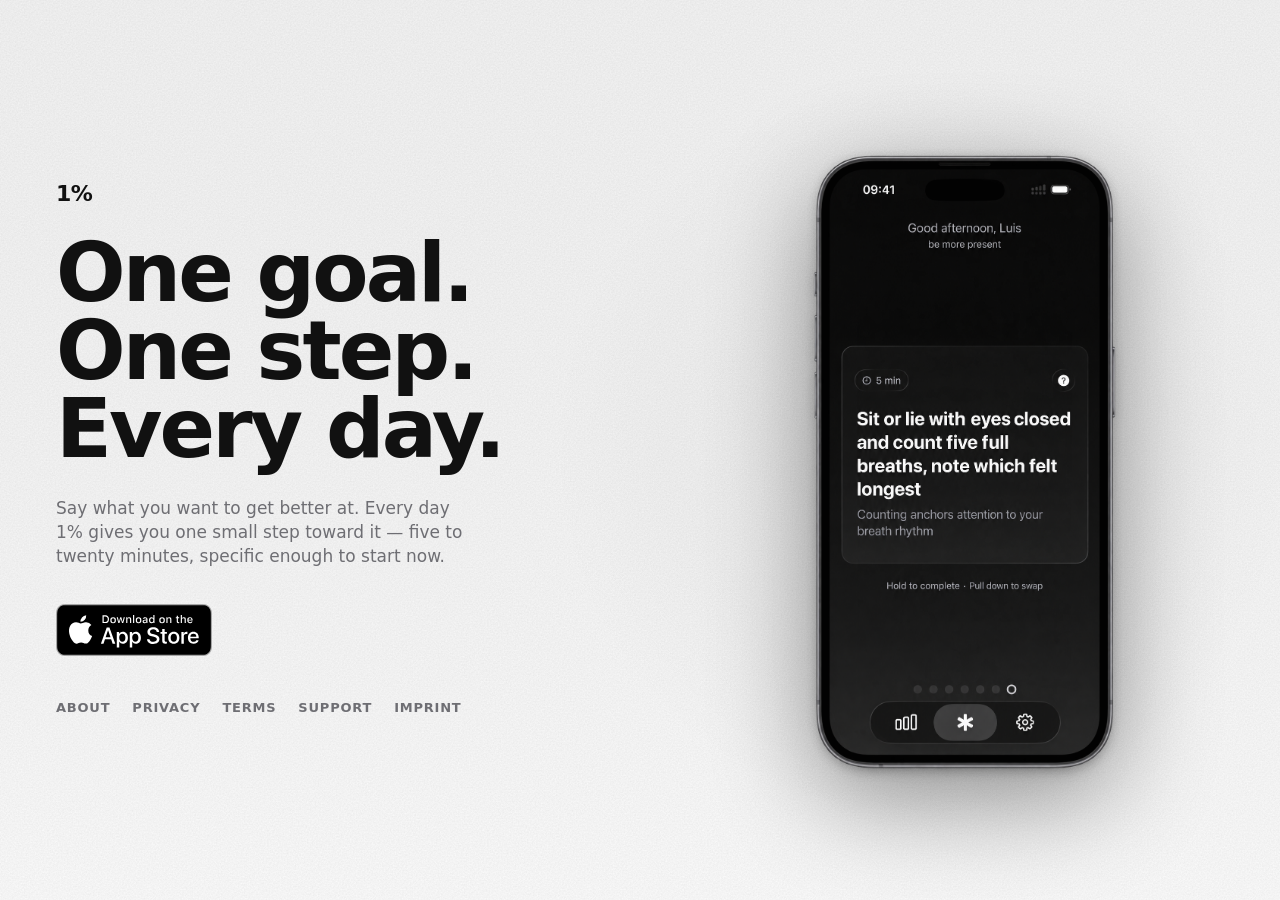
==== commit 49662e25: "Update" ====
--- a/index.html
+++ b/index.html
@@ -31,6 +31,32 @@
 <link rel="icon" type="image/x-icon" href="icon.png">
 
 <link rel="stylesheet" href="styles.css">
+
+<!--
+  Visitor tracking, landing page only.
+
+  This is the first third-party request the site makes, and the first script of
+  any kind on it. Everything else here — the badge SVG, the fonts, the paper
+  texture — is served from this origin or generated, and the comments elsewhere
+  in this file say so. They are now true of the rest of the site rather than of
+  all of it.
+
+  `async` so it never blocks the first paint: the page is the product and it
+  renders without this. No `defer`, because nothing on the page waits for it and
+  execution order does not matter with a single script.
+
+  Two things that are not settled here and are not settled by this tag:
+
+  1. Consent. § 25 TDDDG requires opt-in before anything is stored on or read
+     from the visitor's device, and it does not care whether that is a cookie or
+     localStorage. If this endpoint is genuinely cookieless and stores nothing,
+     the tag can stay as it is; if it sets an identifier of any kind, this page
+     needs a consent banner and the script must not load before a yes.
+  2. Disclosure. /privacy currently tells the reader this site collects nothing
+     and makes no third-party requests. That is now false and the page has to
+     say who this provider is, what is transmitted and on what legal basis.
+-->
+<script async src="https://aromatic-caribou-889.convex.site/api/a/am_cSxCeP23ac8h4c79"></script>
 </head>
 <body>
 
@@ -58,7 +84,7 @@
     repeat immediately.
   -->
   <div class="backdrop" aria-hidden="true">
-    <div class="backdrop-grid"></div>
+    <!-- <div class="backdrop-grid"></div> -->
     <div class="backdrop-glow"></div>
     <span class="particle" style="--x:8%;--y:18%;--s:2px;--o:.5;--d:0s;--t:9s"></span>
     <span class="particle" style="--x:16%;--y:64%;--s:1px;--o:.4;--d:1.4s;--t:11s"></span>
@@ -98,9 +124,18 @@
            code, because apps.apple.com sends each visitor to their own
            storefront. 156 x 52 CSS px is the standard size for the 119.664 x 40
            pt master, and the dimensions are on the img so the space is reserved
-           before the SVG loads and nothing jumps. -->
+           before the SVG loads and nothing jumps.
+
+           An App Analytics campaign link rather than the bare store URL: pt is
+           the provider token from App Store Connect, ct names this source, and
+           mt=8 is the legacy media type Apple still emits. Without ct every
+           install from this page lands in the store's "Unknown" bucket, which
+           is where the whole point of having a landing page goes to hide. The
+           parameters are read by the App Store, not by this page — nothing is
+           set, stored or sent from here, and the link is the same for every
+           visitor. -->
       <div class="landing-cta">
-        <a href="https://apps.apple.com/app/id6795155258" class="badge-link">
+        <a href="https://apps.apple.com/app/apple-store/id6795155258?pt=129227368&amp;ct=landingpage&amp;mt=8" class="badge-link">
           <img src="app-store-badge.svg" width="156" height="52"
                alt="Download 1% on the App Store">
         </a>
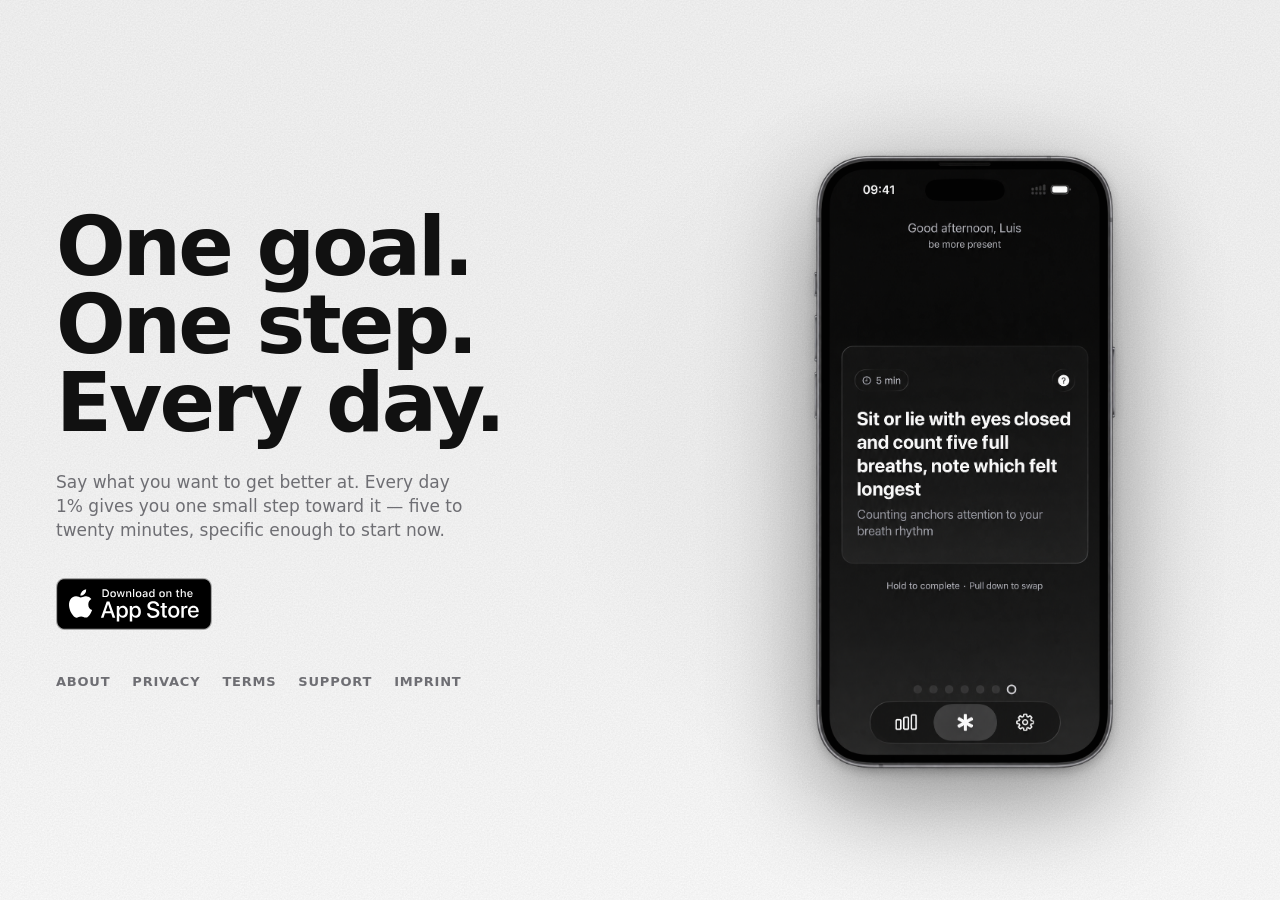
==== commit ad53ced1: "update" ====
--- a/index.html
+++ b/index.html
@@ -107,7 +107,6 @@
   <section class="landing wrap">
 
     <div class="landing-copy">
-      <p class="landing-mark" aria-hidden="true">1%</p>
 
       <!-- Three lines, three words each at most, and they are the whole product:
            what you bring, what you get, how often. Everything that used to sit
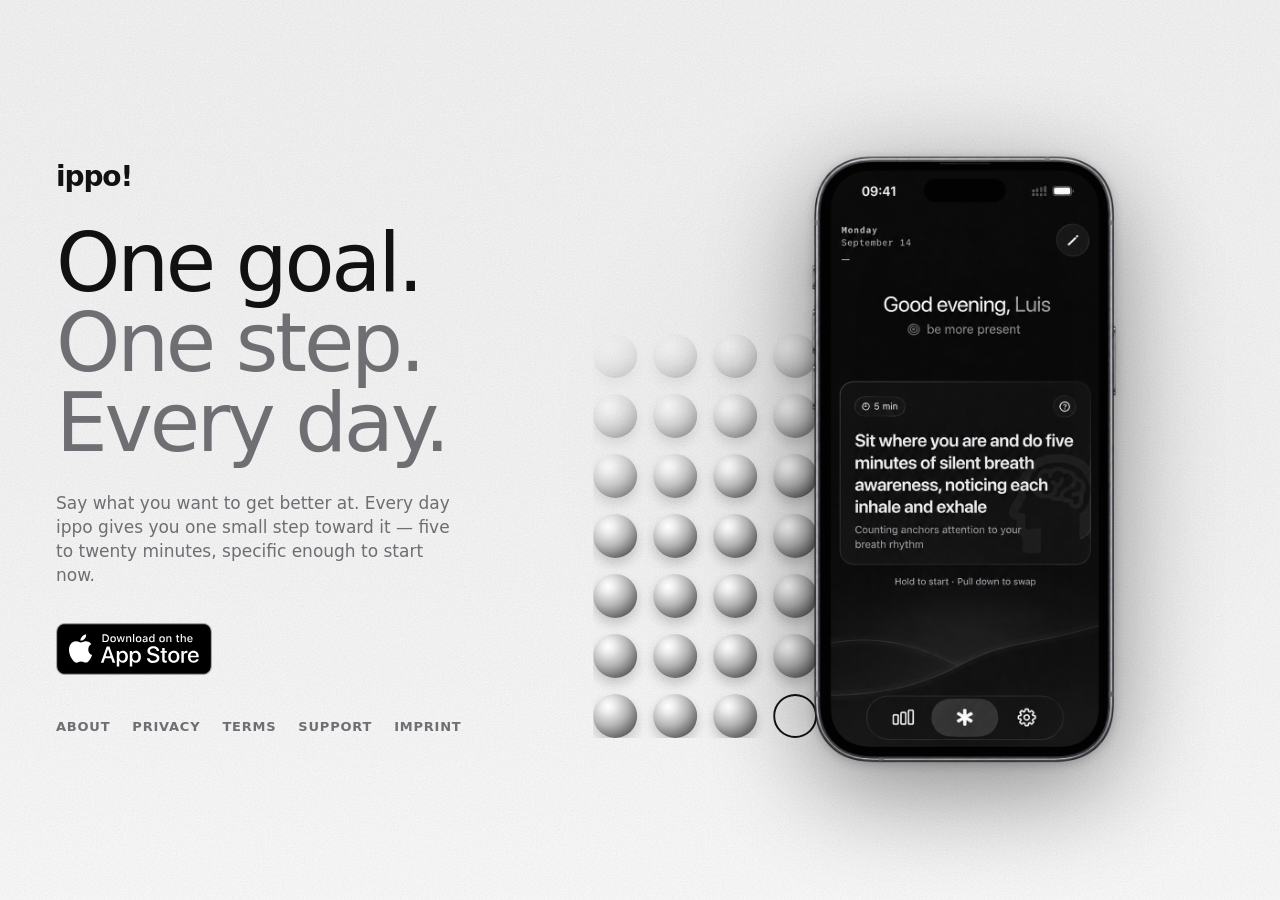
==== commit 0010be50: "Update" ====
--- a/index.html
+++ b/index.html
@@ -3,27 +3,27 @@
 <head>
 <meta charset="utf-8">
 <meta name="viewport" content="width=device-width, initial-scale=1">
-<title>1% — one goal, one small step a day</title>
-<meta name="description" content="1% is an iPhone app that gives you one small step toward your goal each day. Five to twenty minutes. No course, no curriculum, no finish line.">
+<title>ippo! — one goal, one small step a day</title>
+<meta name="description" content="ippo is an iPhone app that gives you one small step toward your goal each day. Five to twenty minutes. No course, no curriculum, no finish line.">
 <link rel="canonical" href="https://onepercentapp.xyz/">
 <meta name="robots" content="index, follow">
 
 <meta property="og:type" content="website">
-<meta property="og:site_name" content="1%">
+<meta property="og:site_name" content="ippo!">
 <meta property="og:locale" content="en">
 <meta property="og:url" content="https://onepercentapp.xyz/">
-<meta property="og:title" content="1% — one goal, one small step a day">
-<meta property="og:description" content="1% is an iPhone app that gives you one small step towards a goal each day. Five to twenty minutes. No course, no curriculum, no finish line.">
+<meta property="og:title" content="ippo! — one goal, one small step a day">
+<meta property="og:description" content="ippo is an iPhone app that gives you one small step towards a goal each day. Five to twenty minutes. No course, no curriculum, no finish line.">
 <meta property="og:image" content="https://onepercentapp.xyz/og.png">
 <meta property="og:image:width" content="1200">
 <meta property="og:image:height" content="630">
-<meta property="og:image:alt" content="The 1% cover: the words “One goal. One step. Every day.” beside an iPhone showing the app’s Today screen with one step on it.">
+<meta property="og:image:alt" content="The ippo! cover: the words “One goal. One step. Every day.” beside a column of chrome spheres and an iPhone showing the app’s Today screen with one step on it.">
 
 <meta name="twitter:card" content="summary_large_image">
-<meta name="twitter:title" content="1% — one goal, one small step a day">
-<meta name="twitter:description" content="1% is an iPhone app that gives you one small step toward your goal each day. Five to twenty minutes. No course, no curriculum, no finish line.">
+<meta name="twitter:title" content="ippo! — one goal, one small step a day">
+<meta name="twitter:description" content="ippo is an iPhone app that gives you one small step toward your goal each day. Five to twenty minutes. No course, no curriculum, no finish line.">
 <meta name="twitter:image" content="https://onepercentapp.xyz/og.png">
-<meta name="twitter:image:alt" content="The 1% cover: the words “One goal. One step. Every day.” beside an iPhone showing the app’s Today screen with one step on it.">
+<meta name="twitter:image:alt" content="The ippo! cover: the words “One goal. One step. Every day.” beside a column of chrome spheres and an iPhone showing the app’s Today screen with one step on it.">
 
 <meta name="theme-color" content="#F5F5F4" media="(prefers-color-scheme: light)">
 <meta name="theme-color" content="#0C0C0D" media="(prefers-color-scheme: dark)">
@@ -74,34 +74,14 @@
 <main id="main">
 
   <!--
-    The backdrop: a faint grid and a scatter of particles, both fixed behind the
-    page and both decorative, so neither is in the accessibility tree.
-
-    Sixteen spans rather than a generated texture, for the same reason the dot
-    grid on /about is spans: each one carries its own position, size, delay and
-    duration as custom properties, so the scatter is authored rather than
-    tiled — a tiled star field repeats, and at this density the eye finds the
-    repeat immediately.
+    The backdrop: one soft glow, fixed behind the page and decorative, so it is
+    not in the accessibility tree. The particles that used to drift here are gone:
+    the app's own screens are flat black with a single bloom, and the page now
+    takes its texture from the spheres next to the phone instead.
   -->
   <div class="backdrop" aria-hidden="true">
     <!-- <div class="backdrop-grid"></div> -->
     <div class="backdrop-glow"></div>
-    <span class="particle" style="--x:8%;--y:18%;--s:2px;--o:.5;--d:0s;--t:9s"></span>
-    <span class="particle" style="--x:16%;--y:64%;--s:1px;--o:.4;--d:1.4s;--t:11s"></span>
-    <span class="particle" style="--x:23%;--y:33%;--s:3px;--o:.32;--d:3.1s;--t:13s"></span>
-    <span class="particle" style="--x:31%;--y:82%;--s:2px;--o:.45;--d:2.2s;--t:10s"></span>
-    <span class="particle" style="--x:38%;--y:9%;--s:1px;--o:.55;--d:4.6s;--t:12s"></span>
-    <span class="particle" style="--x:44%;--y:47%;--s:2px;--o:.3;--d:0.7s;--t:14s"></span>
-    <span class="particle" style="--x:52%;--y:73%;--s:1px;--o:.5;--d:5.3s;--t:9.5s"></span>
-    <span class="particle" style="--x:58%;--y:22%;--s:3px;--o:.28;--d:2.8s;--t:12.5s"></span>
-    <span class="particle" style="--x:64%;--y:56%;--s:1px;--o:.42;--d:6.1s;--t:10.5s"></span>
-    <span class="particle" style="--x:71%;--y:88%;--s:2px;--o:.36;--d:1.1s;--t:13.5s"></span>
-    <span class="particle" style="--x:77%;--y:14%;--s:2px;--o:.5;--d:3.7s;--t:11.5s"></span>
-    <span class="particle" style="--x:83%;--y:41%;--s:1px;--o:.46;--d:0.3s;--t:9.8s"></span>
-    <span class="particle" style="--x:88%;--y:69%;--s:3px;--o:.26;--d:4.2s;--t:14.5s"></span>
-    <span class="particle" style="--x:93%;--y:28%;--s:1px;--o:.52;--d:5.8s;--t:10.2s"></span>
-    <span class="particle" style="--x:96%;--y:79%;--s:2px;--o:.34;--d:2.5s;--t:12.8s"></span>
-    <span class="particle" style="--x:5%;--y:92%;--s:1px;--o:.44;--d:6.6s;--t:11.2s"></span>
   </div>
 
   <section class="landing wrap">
@@ -113,9 +93,10 @@
            under this — how the steps are written, what happens when you miss a
            day, what it costs — is on /about now. A landing page that answers
            questions nobody has asked yet is a landing page nobody finishes. -->
-      <h1 class="landing-display">One goal.<br>One step.<br>Every day.</h1>
+      <p class="landing-mark">ippo<b>!</b></p>
+      <h1 class="landing-display">One goal.<br><span class="landing-dim">One step.<br>Every day.</span></h1>
 
-      <p class="landing-sub">Say what you want to get better at. Every day 1% gives you one small step toward it — five to twenty minutes, specific enough to start now.</p>
+      <p class="landing-sub">Say what you want to get better at. Every day ippo gives you one small step toward it — five to twenty minutes, specific enough to start now.</p>
 
       <!-- Apple's official black badge, served from this origin: hotlinking
            Apple's copy is the one external request this site would make, and it
@@ -136,7 +117,7 @@
       <div class="landing-cta">
         <a href="https://apps.apple.com/app/apple-store/id6795155258?pt=129227368&amp;ct=landingpage&amp;mt=8" class="badge-link">
           <img src="app-store-badge.svg" width="156" height="52"
-               alt="Download 1% on the App Store">
+               alt="Download ippo on the App Store">
         </a>
       </div>
 
@@ -162,7 +143,41 @@
 
          Eager and high priority: it is the only image above the fold and the
          page is otherwise text. -->
+<!-- The days, as the App Store screenshots draw them: 27 chrome spheres
+         for the days done and one open ring for today, half behind the phone.
+         Decorative, so hidden from assistive tech; the alt text below carries
+         the screen. -->
     <div class="landing-art">
+      <div class="spheres" aria-hidden="true">
+        <span class="sphere" style="--i:0"></span>
+        <span class="sphere" style="--i:1"></span>
+        <span class="sphere" style="--i:2"></span>
+        <span class="sphere" style="--i:3"></span>
+        <span class="sphere" style="--i:4"></span>
+        <span class="sphere" style="--i:5"></span>
+        <span class="sphere" style="--i:6"></span>
+        <span class="sphere" style="--i:7"></span>
+        <span class="sphere" style="--i:8"></span>
+        <span class="sphere" style="--i:9"></span>
+        <span class="sphere" style="--i:10"></span>
+        <span class="sphere" style="--i:11"></span>
+        <span class="sphere" style="--i:12"></span>
+        <span class="sphere" style="--i:13"></span>
+        <span class="sphere" style="--i:14"></span>
+        <span class="sphere" style="--i:15"></span>
+        <span class="sphere" style="--i:16"></span>
+        <span class="sphere" style="--i:17"></span>
+        <span class="sphere" style="--i:18"></span>
+        <span class="sphere" style="--i:19"></span>
+        <span class="sphere" style="--i:20"></span>
+        <span class="sphere" style="--i:21"></span>
+        <span class="sphere" style="--i:22"></span>
+        <span class="sphere" style="--i:23"></span>
+        <span class="sphere" style="--i:24"></span>
+        <span class="sphere" style="--i:25"></span>
+        <span class="sphere" style="--i:26"></span>
+        <span class="sphere sphere--today" style="--i:27"></span>
+      </div>
       <img src="hero-device.png" width="851" height="1849" fetchpriority="high"
            alt="An iPhone showing the Today screen: “Good afternoon, Luis” above the goal “be more present”, then one card marked 5 min — sit or lie with eyes closed and count five full breaths, note which felt longest — with the line “Counting anchors attention to your breath rhythm” under it. Below the card: hold to complete, pull down to swap, and a row of seven dots for the week."></div>
 
--- a/styles.css
+++ b/styles.css
@@ -1,5 +1,5 @@
 /* ==========================================================================
-   1% — marketing site
+   ippo! — marketing site
    One stylesheet. No preprocessor, no framework, no reset library, no webfont.
    Tokens are taken from the app (tailwind.config.js / src/lib/theme-colors.ts).
    ========================================================================== */
@@ -40,6 +40,11 @@
      atmosphere, and anything readable as a line competes with the headline. */
   --grid-line: rgba(17, 17, 17, 0.045);
   --glow: rgba(17, 17, 17, 0.055);
+
+  /* The chrome spheres from the App Store screenshots: a lit top-left, a
+     falloff to graphite, and a contact shadow under each. */
+  --sphere: radial-gradient(circle at 34% 28%, #ffffff 0%, #ececec 16%, #b4b4b4 46%, #5c5c5c 80%, #3a3a3a 100%);
+  --sphere-shadow: 0 6px 12px rgba(0, 0, 0, 0.18);
 
   /* Paper strength. Overlay is mean-preserving, so this is a contrast knob
      rather than a brightness one — it cannot lift the canvas at any value. */
@@ -87,8 +92,8 @@
 
 @media (prefers-color-scheme: dark) {
   :root {
-    --canvas: #080808;
-    --canvas-lift: #202020;
+    --canvas: #000000;
+    --canvas-lift: #161616;
     --surface: #1a1a1a;
     --surface-2: #2c2c2c;
     --ink: #F4F4F4;
@@ -105,6 +110,7 @@
        separating the screenshot from the canvas here. */
     --grid-line: rgba(244, 244, 244, 0.055);
     --glow: rgba(244, 244, 244, 0.075);
+    --sphere-shadow: 0 8px 18px rgba(0, 0, 0, 0.6);
     --paper: 0.8;
     --paper-blend: overlay;
   }
@@ -399,6 +405,11 @@
   padding: 4px 2px;
 }
 
+.wordmark b,
+.landing-mark b {
+  font-weight: 900;
+}
+
 .header-note {
   font-size: var(--label-size);
   line-height: var(--label-line);
@@ -473,7 +484,7 @@
 }
 
 /* --------------------------------------------------------------------------
-   6a. Landing backdrop — grid, glow, particles
+   6a. Landing backdrop — grid, glow
    -------------------------------------------------------------------------- */
 
 /* Fixed behind the page, like the canvas ramp in section 3 and for the same
@@ -536,38 +547,6 @@
   background: radial-gradient(circle, var(--glow) 0%, transparent 68%);
 }
 
-/* The scatter. Each span carries its own position, size, resting opacity, delay
-   and duration, so no two drift together — a field where everything breathes on
-   the same beat reads as a loading state.
-
-   Transform and opacity only, which are the two properties a browser can animate
-   off the main thread. Sixteen of them at that cost is nothing; sixteen animated
-   `top` values would be sixteen layouts a second. */
-.particle {
-  position: absolute;
-  left: var(--x);
-  top: var(--y);
-  width: var(--s);
-  height: var(--s);
-  border-radius: 50%;
-  background: var(--ink);
-  opacity: 0;
-  will-change: transform, opacity;
-  animation: particle-drift var(--t) var(--d) infinite ease-in-out;
-}
-
-@keyframes particle-drift {
-  0%,
-  100% {
-    opacity: calc(var(--o) * 0.35);
-    transform: translate3d(0, 0, 0);
-  }
-  50% {
-    opacity: var(--o);
-    transform: translate3d(0, -14px, 0);
-  }
-}
-
 /* --------------------------------------------------------------------------
    6a. Landing
    -------------------------------------------------------------------------- */
@@ -604,10 +583,11 @@
 }
 
 .landing-mark {
-  font-size: var(--title-size);
+  font-size: 28px;
+  line-height: 1;
   font-weight: 700;
-  letter-spacing: -0.5px;
-  margin: 0 0 28px;
+  letter-spacing: -0.04em;
+  margin: 0 0 32px;
 }
 
 /* Bigger than the old hero headline, and it has to be: this is now the only thing on the
@@ -616,10 +596,14 @@
    webfont for one headline is a network request the whole page waits on. */
 .landing-display {
   font-size: clamp(44px, 6.4vw, 96px);
-  line-height: 0.95;
-  font-weight: 700;
-  letter-spacing: -0.035em;
+  line-height: 0.98;
+  font-weight: 500;
+  letter-spacing: -0.04em;
   margin: 0;
+}
+
+.landing-dim {
+  color: var(--ink-secondary);
 }
 
 .landing-sub {
@@ -665,8 +649,52 @@
    width cap sets the height by accident and overflows a laptop in landscape —
    which is the shape most people see this page in. */
 .landing-art {
+  position: relative;
   display: flex;
   justify-content: center;
+}
+
+/* The phone sits over the spheres, as it does in the screenshots. */
+.landing-art img {
+  position: relative;
+  z-index: 1;
+}
+
+/* Four columns of days to the left of the phone, the last one today. The mask
+   fades them out toward the top-left so they read as the page's depth rather
+   than as a second picture next to the first. */
+.spheres {
+  --size: 44px;
+  --gap: 16px;
+  position: absolute;
+  bottom: 9%;
+  left: 50%;
+  transform: translateX(-166%);
+  display: grid;
+  grid-template-columns: repeat(4, var(--size));
+  gap: var(--gap);
+  -webkit-mask-image: linear-gradient(160deg, transparent 0%, #000 48%);
+  mask-image: linear-gradient(160deg, transparent 0%, #000 48%);
+}
+
+.sphere {
+  width: var(--size);
+  height: var(--size);
+  border-radius: 50%;
+  background: var(--sphere);
+  box-shadow: var(--sphere-shadow);
+  animation: dot-in var(--dot-appear) cubic-bezier(0.2, 0.7, 0.3, 1) both;
+  animation-delay: calc(var(--i, 0) * var(--dot-stagger));
+}
+
+/* Today: not done yet. An open ring, breathing, like the app's today dot. */
+.sphere--today {
+  background: none;
+  box-shadow: inset 0 0 0 2px var(--ink);
+  animation:
+    dot-open-in 320ms cubic-bezier(0.2, 0.7, 0.3, 1) backwards,
+    breathe 4.4s ease-in-out infinite;
+  animation-delay: calc(var(--i) * var(--dot-stagger)), calc(var(--i) * var(--dot-stagger) + 320ms);
 }
 
 /* The device render is a phone on transparency, so it needs none of what the
@@ -789,6 +817,13 @@
   .backdrop-grid {
     background-size: 64px 64px;
   }
+
+  .spheres {
+    --size: 30px;
+    --gap: 11px;
+    bottom: 12%;
+    transform: translateX(-168%);
+  }
 }
 
 /* --------------------------------------------------------------------------
@@ -1291,15 +1326,8 @@
 @media (prefers-reduced-motion: reduce) {
   .dot,
   .dot--open,
-  .particle {
+  .sphere {
     animation: none;
-  }
-
-  /* Still there, still scattered, just not breathing. Hiding them would take
-     the depth out of the page for the people who asked for less motion, which
-     is not what they asked for. */
-  .particle {
-    opacity: var(--o);
   }
 
   .dot {
